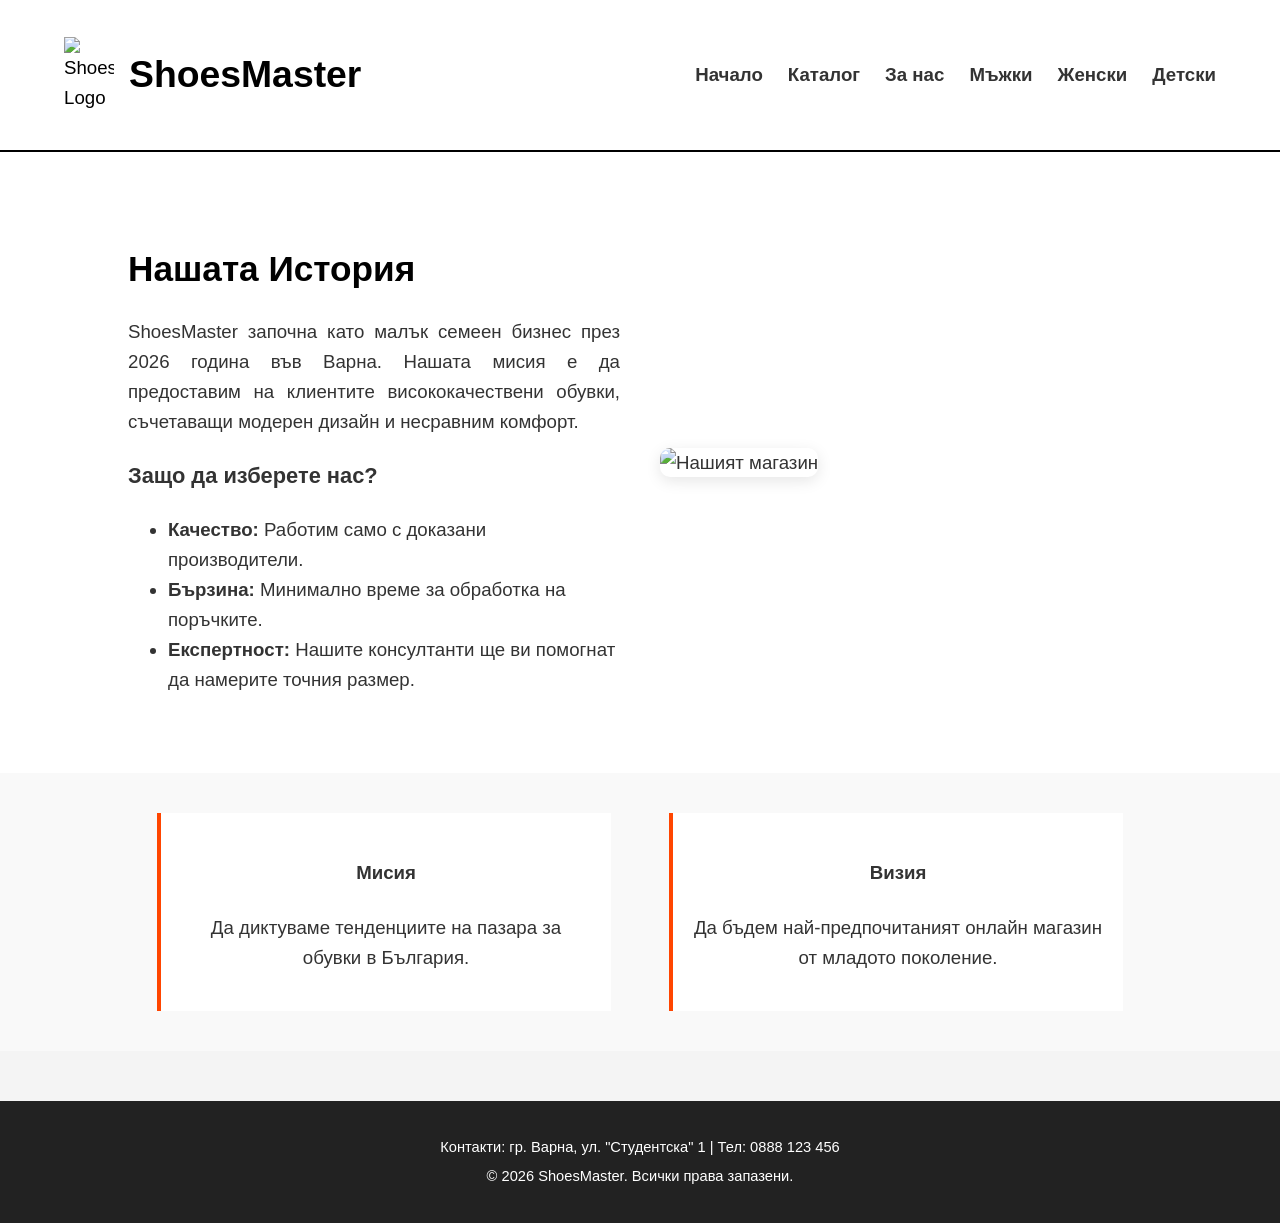
==== about.html @ f7cf3cf2 "init pages and styles" ====
<!DOCTYPE html>
<html lang="bg">
<head>
    <meta charset="UTF-8">
    <title>За нас - ShoesMaster</title>
    <link rel="stylesheet" href="style.css">
</head>
<body>

    <header>
        <div id="logo-container">
            <a href="index.html">
                <img src="logo.png" alt="ShoesMaster Logo" id="logo">
                <h1>ShoesMaster</h1>
            </a>
        </div>
        <nav>
            <ul>
                <li><a href="index.html">Начало</a></li>
                <li><a href="catalog.html">Каталог</a></li>
                <li><a href="about.html">За нас</a></li>
                <li><a href="male.html">Мъжки</a></li>
                <li><a href="female.html">Женски</a></li>
                <li><a href="child.html">Детски</a></li>
            </ul>
        </nav>
    </header>

    <main>
        <section class="about-section">
            <div class="about-text">
                <h2>Нашата История</h2>
                <p>ShoesMaster започна като малък семеен бизнес през 2026 година във Варна. Нашата мисия е да предоставим на клиентите висококачествени обувки, съчетаващи модерен дизайн и несравним комфорт.</p>
                
                <h3>Защо да изберете нас?</h3>
                <ul>
                    <li><strong>Качество:</strong> Работим само с доказани производители.</li>
                    <li><strong>Бързина:</strong> Минимално време за обработка на поръчките.</li>
                    <li><strong>Експертност:</strong> Нашите консултанти ще ви помогнат да намерите точния размер.</li>
                </ul>
            </div>
            <div class="about-image">
                <img src="store-front.jpg" alt="Нашият магазин">
            </div>
        </section>

        <section class="values">
            <div class="value-box">
                <h4>Мисия</h4>
                <p>Да диктуваме тенденциите на пазара за обувки в България.</p>
            </div>
            <div class="value-box">
                <h4>Визия</h4>
                <p>Да бъдем най-предпочитаният онлайн магазин от младото поколение.</p>
            </div>
        </section>
    </main>

    <footer>
        <div class="footer-info">
            <p>Контакти: гр. Варна, ул. "Студентска" 1 | Тел: 0888 123 456</p>
            <p>&copy; 2026 ShoesMaster. Всички права запазени.</p>
        </div>
    </footer>

</body>
</html>
---- style.css ----
/* Общи настройки според изискванията */
body {
    font-family:
        "Segoe UI", Tahoma, Geneva, Verdana, sans-serif; /* Системни шрифтове */
    font-size: 14pt; /* В горната граница на изискването 10-14pt */
    line-height: 1.6;
    margin: 0;
    padding: 0;
    color: #333;
    background-color: #f4f4f4;
}

/* Header и Навигация */
header {
    background-color: #ffffff;
    padding: 20px 5%;
    display: flex;
    justify-content: space-between;
    align-items: center;
    box-shadow: 0 2px 10px rgba(0, 0, 0, 0.1);
    border-bottom: 2px solid #000;
}

#logo-container a {
    text-decoration: none;
    color: #000;
    display: flex;
    align-items: center;
}

#logo {
    width: 50px; /* Логото е задължително */
    margin-right: 15px;
}

nav ul {
    list-style: none; /* Списъци според заданието */
    display: flex;
    margin: 0;
    padding: 0;
}

nav ul li {
    margin-left: 25px;
}

nav ul li a {
    text-decoration: none;
    color: #333;
    font-weight: bold;
    transition: color 0.3s;
}

nav ul li a:hover {
    color: #ff4500; /* Ефект при посочване */
}

/* Hero Банер */
#hero-banner {
    background:
        linear-gradient(rgba(0, 0, 0, 0.5), rgba(0, 0, 0, 0.5)),
        url("shoes-hero.jpg") no-repeat center center/cover;
    height: 400px;
    display: flex;
    flex-direction: column;
    justify-content: center;
    align-items: center;
    color: #fff;
    text-align: center;
}

#hero-banner h2 {
    font-size: 3rem;
    margin-bottom: 10px;
}

button {
    background-color: #ff4500;
    color: white;
    border: none;
    padding: 12px 25px;
    font-size: 1.2rem;
    cursor: pointer;
    border-radius: 5px;
    transition: transform 0.2s;
}

button:hover {
    transform: scale(1.05);
}

/* Продуктова секция */
.products {
    display: flex;
    justify-content: space-around;
    padding: 50px 5%;
    flex-wrap: wrap;
}

.product-card {
    background: #fff;
    padding: 20px;
    margin: 15px;
    width: 250px;
    border: 1px solid #ddd;
    text-align: center;
    transition: box-shadow 0.3s;
}

.product-card:hover {
    box-shadow: 0 5px 15px rgba(0, 0, 0, 0.2);
}

.product-card img {
    max-width: 100%;
    height: auto;
}

/* Footer */
footer {
    background-color: #222;
    color: #fff;
    text-align: center;
    padding: 30px 0;
    margin-top: 50px;
}

.footer-info p {
    margin: 5px 0;
    font-size: 11pt;
}

#clock {
    font-weight: bold;
    color: #ff4500;
    margin-top: 10px;
}

/* Специфични стилове за каталога */
.catalog-header {
    text-align: center;
    padding: 40px 0;
    background-color: #fff;
    margin-bottom: 20px;
}

.product-grid {
    display: grid;
    grid-template-columns: repeat(auto-fit, minmax(250px, 1fr));
    gap: 30px;
    padding: 20px 5%;
}

.product-card {
    background: #fff;
    border: 1px solid #eee;
    padding: 15px;
    border-radius: 8px;
    text-align: center;
    transition:
        transform 0.3s,
        box-shadow 0.3s;
}

.product-card:hover {
    transform: translateY(-5px);
    box-shadow: 0 10px 20px rgba(0, 0, 0, 0.1);
}

.product-card img {
    width: 100%;
    height: 200px;
    object-fit: contain; /* Запазва пропорциите на обувката */
    margin-bottom: 15px;
}

.product-card h3 {
    font-size: 1.2rem;
    margin: 10px 0;
}

.category {
    color: #888;
    font-size: 0.9rem;
    margin-bottom: 10px;
}

.price {
    font-weight: bold;
    color: #ff4500;
    font-size: 1.1rem;
    margin-bottom: 15px;
}

.buy-btn {
    display: inline-block;
    background-color: #000;
    color: #fff;
    padding: 10px 20px;
    text-decoration: none;
    border-radius: 4px;
    font-size: 0.9rem;
}

.buy-btn:hover {
    background-color: #333;
}

/* Стил за активната страница в менюто */
nav ul li a.active {
    border-bottom: 2px solid #ff4500;
}

/* Специфични стилове за За нас */
.about-section {
    display: flex;
    align-items: center;
    padding: 60px 10%;
    background-color: #fff;
    gap: 40px;
}

.about-text {
    flex: 1;
}

.about-text h2 {
    font-size: 2.2rem;
    color: #000;
    margin-bottom: 20px;
}

.about-text p {
    text-align: justify; /* Подравняване според добрите практики */
    margin-bottom: 15px;
}

.about-image {
    flex: 1;
}

.about-image img {
    width: 100%;
    border-radius: 10px;
    box-shadow: 0 4px 15px rgba(0, 0, 0, 0.1);
}

.values {
    display: flex;
    justify-content: space-around;
    padding: 40px 10%;
    background-color: #f9f9f9;
}

.value-box {
    text-align: center;
    width: 40%;
    padding: 20px;
    border-left: 4px solid #ff4500;
    background: #fff;
}

/* Банер за категория */
.mens-banner {
    background:
        linear-gradient(rgba(0, 0, 0, 0.6), rgba(0, 0, 0, 0.6)),
        url("mens-bg.jpg");
    background-size: cover;
    color: white;
    text-align: center;
    padding: 60px 0;
}

/* Филтър лента */
.filter-bar {
    padding: 20px 5%;
    background: #ececec;
    border-bottom: 1px solid #ddd;
    display: flex;
    align-items: center;
    gap: 10px;
    font-size: 11pt; /* Според изискванията 10-14pt [cite: 118] */
}

/* Бадж за нови продукти */
.badge {
    background-color: #ff4500;
    color: white;
    padding: 5px 10px;
    font-size: 10pt;
    position: absolute;
    border-radius: 3px;
}

/* Специфичен банер за жени */
.womens-banner {
    background:
        linear-gradient(rgba(0, 0, 0, 0.4), rgba(0, 0, 0, 0.4)),
        url("womens-bg.jpg");
    background-size: cover;
    background-position: center;
    color: white;
    text-align: center;
    padding: 60px 0;
}

/* Стил за стара цена */
.old-price {
    text-decoration: line-through;
    color: #888;
    font-size: 0.9rem;
    margin-right: 5px;
}

.badge.promo {
    background-color: #e74c3c; /* Червено за промоция */
}

/* Банер за детска секция */
.kids-banner {
    background:
        linear-gradient(rgba(0, 0, 0, 0.3), rgba(0, 0, 0, 0.3)),
        url("kids-bg.jpg");
    background-size: cover;
    background-position: center;
    color: white;
    text-align: center;
    padding: 60px 0;
}

/* Специфичен бадж за децата */
.badge.kids {
    background-color: #3498db; /* Синьо */
}

/* Стил за бутона за наличност */
.stock-info {
    text-align: center;
    padding: 20px;
    background-color: #fff;
    margin: 10px 5%;
    border: 2px dashed #3498db;
}

.stock-info button {
    background-color: #3498db;
    font-size: 11pt; /* Спазване на размера на шрифта [cite: 118] */
}
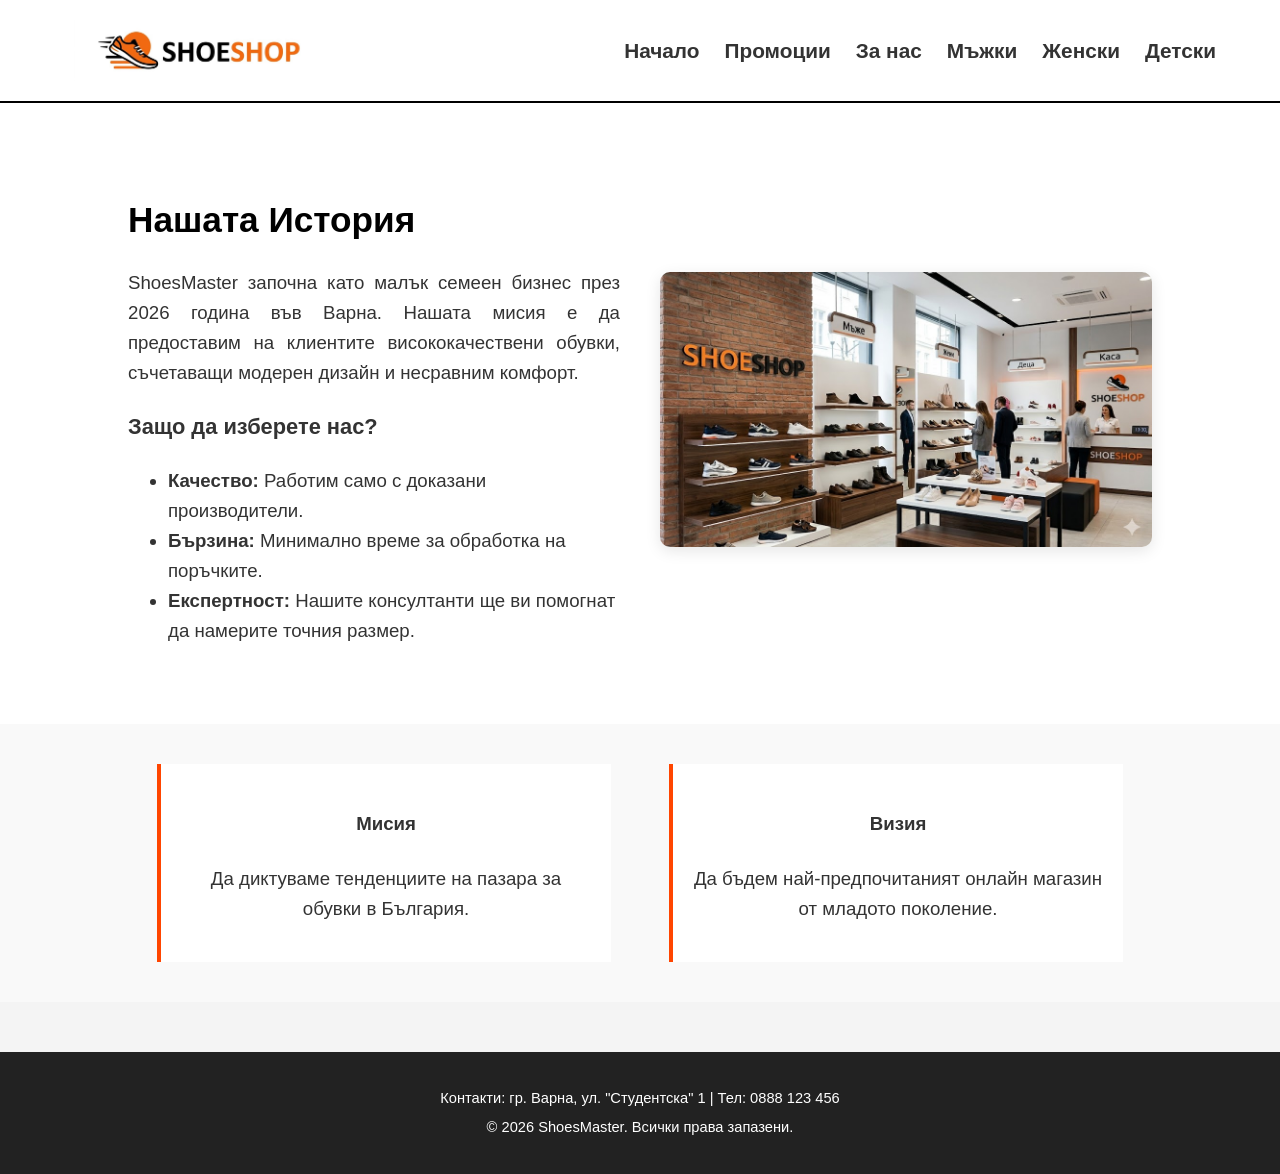
==== commit 17255c6f: "add shoe photos, fix navigation, fix logo and fix styling" ====
--- a/about.html
+++ b/about.html
@@ -10,14 +10,13 @@
     <header>
         <div id="logo-container">
             <a href="index.html">
-                <img src="logo.png" alt="ShoesMaster Logo" id="logo">
-                <h1>ShoesMaster</h1>
+                <img src="/photos/7cda6384-ac8b-479b-a0a7-8f8cac891851.jpg" alt="shoeshop лого" id="logo">
             </a>
         </div>
         <nav>
             <ul>
                 <li><a href="index.html">Начало</a></li>
-                <li><a href="catalog.html">Каталог</a></li>
+                <li><a href="promotions.html">Промоции</a></li>
                 <li><a href="about.html">За нас</a></li>
                 <li><a href="male.html">Мъжки</a></li>
                 <li><a href="female.html">Женски</a></li>
@@ -40,7 +39,7 @@
                 </ul>
             </div>
             <div class="about-image">
-                <img src="store-front.jpg" alt="Нашият магазин">
+                <img src="./photos/6bc33512-2a21-44e2-b880-7413362a718c.jfif" alt="Нашият магазин">
             </div>
         </section>
 
--- a/style.css
+++ b/style.css
@@ -13,8 +13,8 @@
 /* Header и Навигация */
 header {
     background-color: #ffffff;
-    padding: 20px 5%;
-    display: flex;
+    display: flex;
+    padding: 10px 5%;
     justify-content: space-between;
     align-items: center;
     box-shadow: 0 2px 10px rgba(0, 0, 0, 0.1);
@@ -45,6 +45,7 @@
 }
 
 nav ul li a {
+    font-size: 1.3rem;
     text-decoration: none;
     color: #333;
     font-weight: bold;
@@ -346,3 +347,23 @@
     background-color: #3498db;
     font-size: 11pt; /* Спазване на размера на шрифта [cite: 118] */
 }
+
+#logo-container {
+    display: flex;
+    align-items: center;
+    padding: 10px;
+}
+
+#logo {
+    /* Регулирай тези стойности, за да постигнеш желания размер */
+    width: 250px;
+    height: auto; /* Запазва пропорциите на изображението */
+
+    /* Допълнителна стилизация за модерна визия */
+    transition: transform 0.3s ease; /* Плавно уголемяване */
+    cursor: pointer;
+}
+
+#logo:hover {
+    transform: scale(1.1); /* Увеличава логото с 10% при посочване */
+}
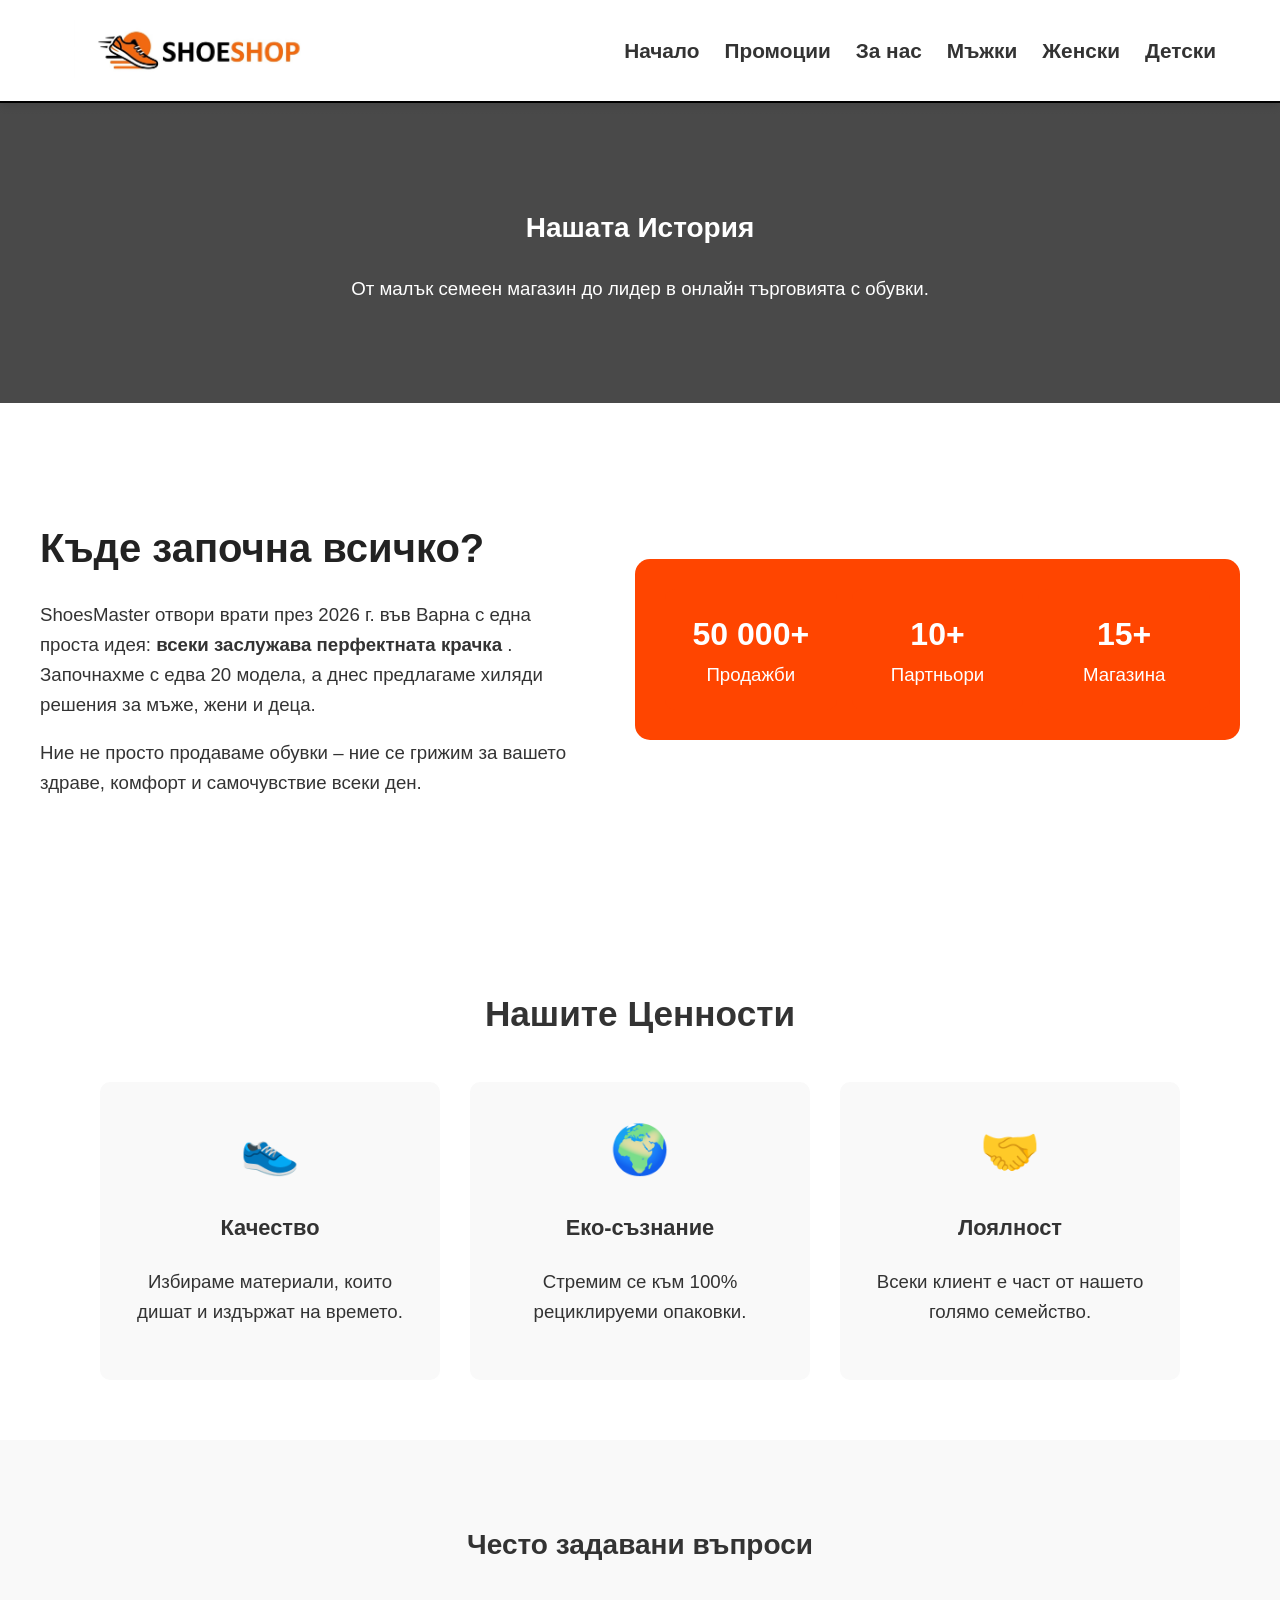
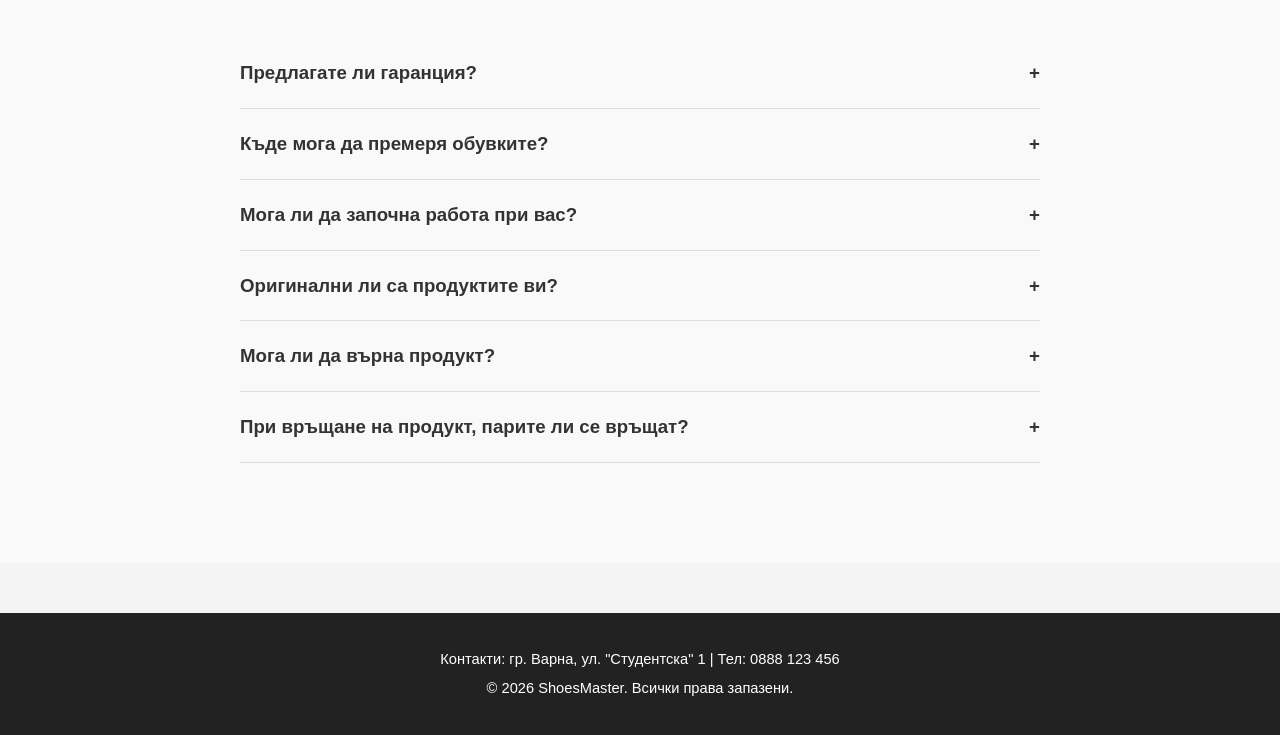
==== commit b41ce11f: "fix styling, make everything responsive" ====
--- a/about.html
+++ b/about.html
@@ -1,66 +1,200 @@
-<!DOCTYPE html>
+<!doctype html>
 <html lang="bg">
-<head>
-    <meta charset="UTF-8">
-    <title>За нас - ShoesMaster</title>
-    <link rel="stylesheet" href="style.css">
-</head>
-<body>
-
-    <header>
-        <div id="logo-container">
-            <a href="index.html">
-                <img src="/photos/7cda6384-ac8b-479b-a0a7-8f8cac891851.jpg" alt="shoeshop лого" id="logo">
-            </a>
-        </div>
-        <nav>
-            <ul>
-                <li><a href="index.html">Начало</a></li>
-                <li><a href="promotions.html">Промоции</a></li>
-                <li><a href="about.html">За нас</a></li>
-                <li><a href="male.html">Мъжки</a></li>
-                <li><a href="female.html">Женски</a></li>
-                <li><a href="child.html">Детски</a></li>
-            </ul>
-        </nav>
-    </header>
-
-    <main>
-        <section class="about-section">
-            <div class="about-text">
-                <h2>Нашата История</h2>
-                <p>ShoesMaster започна като малък семеен бизнес през 2026 година във Варна. Нашата мисия е да предоставим на клиентите висококачествени обувки, съчетаващи модерен дизайн и несравним комфорт.</p>
-                
-                <h3>Защо да изберете нас?</h3>
-                <ul>
-                    <li><strong>Качество:</strong> Работим само с доказани производители.</li>
-                    <li><strong>Бързина:</strong> Минимално време за обработка на поръчките.</li>
-                    <li><strong>Експертност:</strong> Нашите консултанти ще ви помогнат да намерите точния размер.</li>
+    <head>
+        <meta charset="UTF-8" />
+        <meta name="viewport" content="width=device-width, initial-scale=1.0" />
+        <title>За нас - ShoesMaster</title>
+        <link rel="stylesheet" href="style.css" />
+    </head>
+    <body>
+        <header>
+            <div id="logo-container">
+                <a href="index.html">
+                    <img
+                        src="/photos/7cda6384-ac8b-479b-a0a7-8f8cac891851.jpg"
+                        alt="shoeshop лого"
+                        id="logo"
+                    />
+                </a>
+            </div>
+            <nav>
+                <div id="menu-icon" onclick="toggleMenu()">☰</div>
+
+                <ul id="nav-links">
+                    <li><a href="index.html">Начало</a></li>
+                    <li><a href="promotions.html">Промоции</a></li>
+                    <li><a href="about.html">За нас</a></li>
+                    <li><a href="male.html">Мъжки</a></li>
+                    <li><a href="female.html">Женски</a></li>
+                    <li><a href="child.html">Детски</a></li>
                 </ul>
+            </nav>
+        </header>
+
+        <main>
+            <section class="about-hero">
+                <div class="hero-content">
+                    <h1>Нашата История</h1>
+                    <p>
+                        От малък семеен магазин до лидер в онлайн търговията с
+                        обувки.
+                    </p>
+                </div>
+            </section>
+
+            <section class="about-detailed">
+                <div class="container">
+                    <div class="about-grid">
+                        <div class="text-block animate-left">
+                            <h2>Къде започна всичко?</h2>
+                            <p>
+                                ShoesMaster отвори врати през 2026 г. във Варна
+                                с една проста идея:
+                                <strong>
+                                    всеки заслужава перфектната крачка
+                                </strong>
+                                . Започнахме с едва 20 модела, а днес предлагаме
+                                хиляди решения за мъже, жени и деца.
+                            </p>
+                            <p>
+                                Ние не просто продаваме обувки – ние се грижим
+                                за вашето здраве, комфорт и самочувствие всеки
+                                ден.
+                            </p>
+                        </div>
+                        <div class="stats-grid">
+                            <div class="stat-item">
+                                <span class="stat-number">50 000+</span>
+                                <span class="stat-label">Продажби</span>
+                            </div>
+                            <div class="stat-item">
+                                <span class="stat-number">10+</span>
+                                <span class="stat-label">Партньори</span>
+                            </div>
+                            <div class="stat-item">
+                                <span class="stat-number">15+</span>
+                                <span class="stat-label">Магазина</span>
+                            </div>
+                        </div>
+                    </div>
+                </div>
+            </section>
+
+            <section class="values-modern">
+                <h2 class="section-title">Нашите Ценности</h2>
+                <div class="values-grid">
+                    <div class="value-card">
+                        <div class="icon">👟</div>
+                        <h3>Качество</h3>
+                        <p>
+                            Избираме материали, които дишат и издържат на
+                            времето.
+                        </p>
+                    </div>
+                    <div class="value-card">
+                        <div class="icon">🌍</div>
+                        <h3>Еко-съзнание</h3>
+                        <p>Стремим се към 100% рециклируеми опаковки.</p>
+                    </div>
+                    <div class="value-card">
+                        <div class="icon">🤝</div>
+                        <h3>Лоялност</h3>
+                        <p>Всеки клиент е част от нашето голямо семейство.</p>
+                    </div>
+                </div>
+            </section>
+
+            <section class="faq">
+                <h2>Често задавани въпроси</h2>
+                <div class="accordion">
+                    <div class="accordion-item" onclick="toggleAccordion(this)">
+                        <div class="accordion-header">
+                            Предлагате ли гаранция?
+                            <span>+</span>
+                        </div>
+                        <div class="accordion-body">
+                            Да, всички наши модели имат 30-дневна гаранция за
+                            качество.
+                        </div>
+                    </div>
+                    <div class="accordion-item" onclick="toggleAccordion(this)">
+                        <div class="accordion-header">
+                            Къде мога да премеря обувките?
+                            <span>+</span>
+                        </div>
+                        <div class="accordion-body">
+                            Можете да посетите нашите магазини във Варна, София,
+                            Пловдив, Плевен, Стара Загора и Русе.
+                        </div>
+                    </div>
+                    <div class="accordion-item" onclick="toggleAccordion(this)">
+                        <div class="accordion-header">
+                            Мога ли да започна работа при вас?
+                            <span>+</span>
+                        </div>
+                        <div class="accordion-body">
+                            Можете да кандидатствате чрез сайта на Jobs.bg за
+                            някоя от нашите позиции.
+                        </div>
+                    </div>
+                    <div class="accordion-item" onclick="toggleAccordion(this)">
+                        <div class="accordion-header">
+                            Оригинални ли са продуктите ви?
+                            <span>+</span>
+                        </div>
+                        <div class="accordion-body">
+                            Разбира се! Нашата стока е закупена директно от
+                            производители на водещите марки по света.
+                        </div>
+                    </div>
+                    <div class="accordion-item" onclick="toggleAccordion(this)">
+                        <div class="accordion-header">
+                            Мога ли да върна продукт?
+                            <span>+</span>
+                        </div>
+                        <div class="accordion-body">
+                            Разбира се! Можете да върнете продукт в рамките на
+                            30 дни след покупка, ако е с оригинална опаковка.
+                        </div>
+                    </div>
+                    <div class="accordion-item" onclick="toggleAccordion(this)">
+                        <div class="accordion-header">
+                            При връщане на продукт, парите ли се връщат?
+                            <span>+</span>
+                        </div>
+                        <div class="accordion-body">
+                            Да, при връщане на продукт, парите ще бъдат
+                            възстановени по банков път.
+                        </div>
+                    </div>
+                </div>
+            </section>
+        </main>
+
+        <footer>
+            <div class="footer-info">
+                <p>
+                    Контакти: гр. Варна, ул. "Студентска" 1 | Тел: 0888 123 456
+                </p>
+                <p>&copy; 2026 ShoesMaster. Всички права запазени.</p>
             </div>
-            <div class="about-image">
-                <img src="./photos/6bc33512-2a21-44e2-b880-7413362a718c.jfif" alt="Нашият магазин">
-            </div>
-        </section>
-
-        <section class="values">
-            <div class="value-box">
-                <h4>Мисия</h4>
-                <p>Да диктуваме тенденциите на пазара за обувки в България.</p>
-            </div>
-            <div class="value-box">
-                <h4>Визия</h4>
-                <p>Да бъдем най-предпочитаният онлайн магазин от младото поколение.</p>
-            </div>
-        </section>
-    </main>
-
-    <footer>
-        <div class="footer-info">
-            <p>Контакти: гр. Варна, ул. "Студентска" 1 | Тел: 0888 123 456</p>
-            <p>&copy; 2026 ShoesMaster. Всички права запазени.</p>
-        </div>
-    </footer>
-
-</body>
-</html>+        </footer>
+        <script>
+            function toggleAccordion(element) {
+                element.classList.toggle("active");
+                const span = element.querySelector("span");
+                span.innerText = element.classList.contains("active")
+                    ? "-"
+                    : "+";
+            }
+            function toggleMenu() {
+                var x = document.getElementById("nav-links");
+                if (x.className === "") {
+                    x.className = "active";
+                } else {
+                    x.className = "";
+                }
+            }
+        </script>
+    </body>
+</html>
--- a/style.css
+++ b/style.css
@@ -146,8 +146,9 @@
 }
 
 .product-grid {
-    display: grid;
-    grid-template-columns: repeat(auto-fit, minmax(250px, 1fr));
+    display: flex;
+    flex-wrap: wrap;
+    justify-content: center;
     gap: 30px;
     padding: 20px 5%;
 }
@@ -212,53 +213,103 @@
     border-bottom: 2px solid #ff4500;
 }
 
-/* Специфични стилове за За нас */
-.about-section {
-    display: flex;
-    align-items: center;
-    padding: 60px 10%;
-    background-color: #fff;
-    gap: 40px;
-}
-
-.about-text {
-    flex: 1;
-}
-
-.about-text h2 {
-    font-size: 2.2rem;
-    color: #000;
-    margin-bottom: 20px;
-}
-
-.about-text p {
-    text-align: justify; /* Подравняване според добрите практики */
+/* Hero Секция */
+.about-hero {
+    background:
+        linear-gradient(rgba(0, 0, 0, 0.7), rgba(0, 0, 0, 0.7)),
+        url("about-bg.jpg") center/cover;
+    height: 300px;
+    display: flex;
+    justify-content: center;
+    align-items: center;
+    color: white;
+    text-align: center;
+}
+
+/* Статистика */
+.stats-grid {
+    display: grid;
+    grid-template-columns: repeat(auto-fit, minmax(100px, 1fr));
+    gap: 20px;
+    background: #ff4500;
+    padding: 30px;
+    border-radius: 15px;
+    color: white;
+}
+
+.stat-number {
+    display: block;
+    font-size: 2rem;
+    font-weight: bold;
+}
+
+/* Карти с ценности - Интерактивни */
+.values-modern {
+    padding: 60px 5%;
+    background: #fff;
+    text-align: center;
+}
+
+.values-grid {
+    display: flex;
+    flex-wrap: wrap;
+    justify-content: center;
+    gap: 30px;
+}
+
+.value-card {
+    background: #f9f9f9;
+    padding: 30px;
+    width: 280px;
+    border-radius: 10px;
+    transition: all 0.3s ease;
+    border-bottom: 4px solid transparent;
+}
+
+.value-card:hover {
+    transform: translateY(-10px);
+    border-color: #ff4500;
+    box-shadow: 0 10px 20px rgba(0, 0, 0, 0.1);
+}
+
+.value-card .icon {
+    font-size: 3rem;
     margin-bottom: 15px;
 }
 
-.about-image {
-    flex: 1;
-}
-
-.about-image img {
-    width: 100%;
-    border-radius: 10px;
-    box-shadow: 0 4px 15px rgba(0, 0, 0, 0.1);
-}
-
-.values {
-    display: flex;
-    justify-content: space-around;
-    padding: 40px 10%;
-    background-color: #f9f9f9;
-}
-
-.value-box {
-    text-align: center;
-    width: 40%;
-    padding: 20px;
-    border-left: 4px solid #ff4500;
-    background: #fff;
+/* Accordion */
+.accordion {
+    max-width: 800px;
+    margin: 0 auto;
+    padding: 40px 20px;
+}
+
+.accordion-item {
+    border-bottom: 1px solid #ddd;
+    cursor: pointer;
+}
+
+.accordion-header {
+    padding: 20px 0;
+    font-weight: bold;
+    display: flex;
+    justify-content: space-between;
+}
+
+.accordion-body {
+    max-height: 0;
+    overflow: hidden;
+    transition: max-height 0.3s ease-out;
+    color: #666;
+}
+
+.active .accordion-body {
+    max-height: 100px;
+    padding-bottom: 20px;
+}
+.accordion-item.active .accordion-body {
+    max-height: 200px; /* Стойност, по-голяма от съдържанието */
+    padding: 15px;
 }
 
 /* Банер за категория */
@@ -367,3 +418,157 @@
 #logo:hover {
     transform: scale(1.1); /* Увеличава логото с 10% при посочване */
 }
+
+/* 1. Скриваме иконата на десктоп */
+#menu-icon {
+    display: none;
+    font-size: 30px;
+    cursor: pointer;
+    color: #ff4500; /* Нашият акцентен цвят */
+    padding: 10px;
+}
+
+/* 2. Настройки за мобилни устройства (под 1100px) */
+@media screen and (max-width: 1100px) {
+    #menu-icon {
+        display: block; /* Показваме иконата */
+    }
+
+    #nav-links {
+        display: none; /* Скриваме списъка */
+        flex-direction: column;
+        width: 100%;
+        background-color: #fff;
+        position: absolute;
+        top: 80px;
+        left: 0;
+        border-bottom: 2px solid #ff4500;
+    }
+
+    /* Класът, който JS ще добави при цъкане */
+    #nav-links.active {
+        display: flex;
+    }
+
+    .about-text,
+    .about-image {
+        width: 100%;
+        min-width: 0; /* Махаме ограничението от 300px за малки екрани */
+    }
+}
+@keyframes fadeIn {
+    from {
+        opacity: 0;
+        transform: translateY(10px);
+    }
+    to {
+        opacity: 1;
+        transform: translateY(0);
+    }
+}
+
+/* Нови контейнери и подредба */
+.container {
+    max-width: 1200px;
+    margin: 0 auto;
+    padding: 0 20px;
+}
+
+.about-detailed {
+    padding: 80px 0;
+    background-color: #fff;
+}
+
+.about-grid {
+    display: flex;
+    flex-wrap: wrap;
+    align-items: center;
+    gap: 50px;
+}
+
+.text-block {
+    flex: 1;
+    min-width: 300px;
+}
+
+.text-block h2 {
+    font-size: 2.5rem;
+    margin-bottom: 20px;
+    color: #222;
+}
+
+/* Специфично за статистиката, за да не се разпада */
+.stats-grid {
+    flex: 1;
+    min-width: 300px;
+    display: grid;
+    grid-template-columns: repeat(3, 1fr);
+    gap: 15px;
+    text-align: center;
+}
+
+.stat-item {
+    background: #ff4500;
+    padding: 20px 10px;
+    border-radius: 10px;
+    color: white;
+}
+
+/* Заглавие на секциите */
+.section-title {
+    font-size: 2.2rem;
+    margin-bottom: 40px;
+    text-align: center;
+}
+
+/* FAQ Секция */
+.faq {
+    padding: 60px 0;
+    background: #f9f9f9;
+}
+
+.faq h2 {
+    text-align: center;
+    margin-bottom: 30px;
+}
+
+/* Анимации */
+.animate-left {
+    animation: slideInLeft 1s ease-out;
+}
+
+@keyframes slideInLeft {
+    from {
+        opacity: 0;
+        transform: translateX(-50px);
+    }
+    to {
+        opacity: 1;
+        transform: translateX(0);
+    }
+}
+
+@media screen and (max-width: 1100px) {
+    .about-grid {
+        flex-direction: column;
+        text-align: center;
+    }
+
+    .stats-grid {
+        width: 90%;
+        grid-template-columns: 1fr; /* Статистиката става вертикална на малки екрани */
+    }
+
+    .values-grid {
+        flex-direction: column;
+        align-items: center;
+    }
+
+    .value-card {
+        width: 90%;
+    }
+
+    .about-hero {
+        height: 200px;
+    }
+}
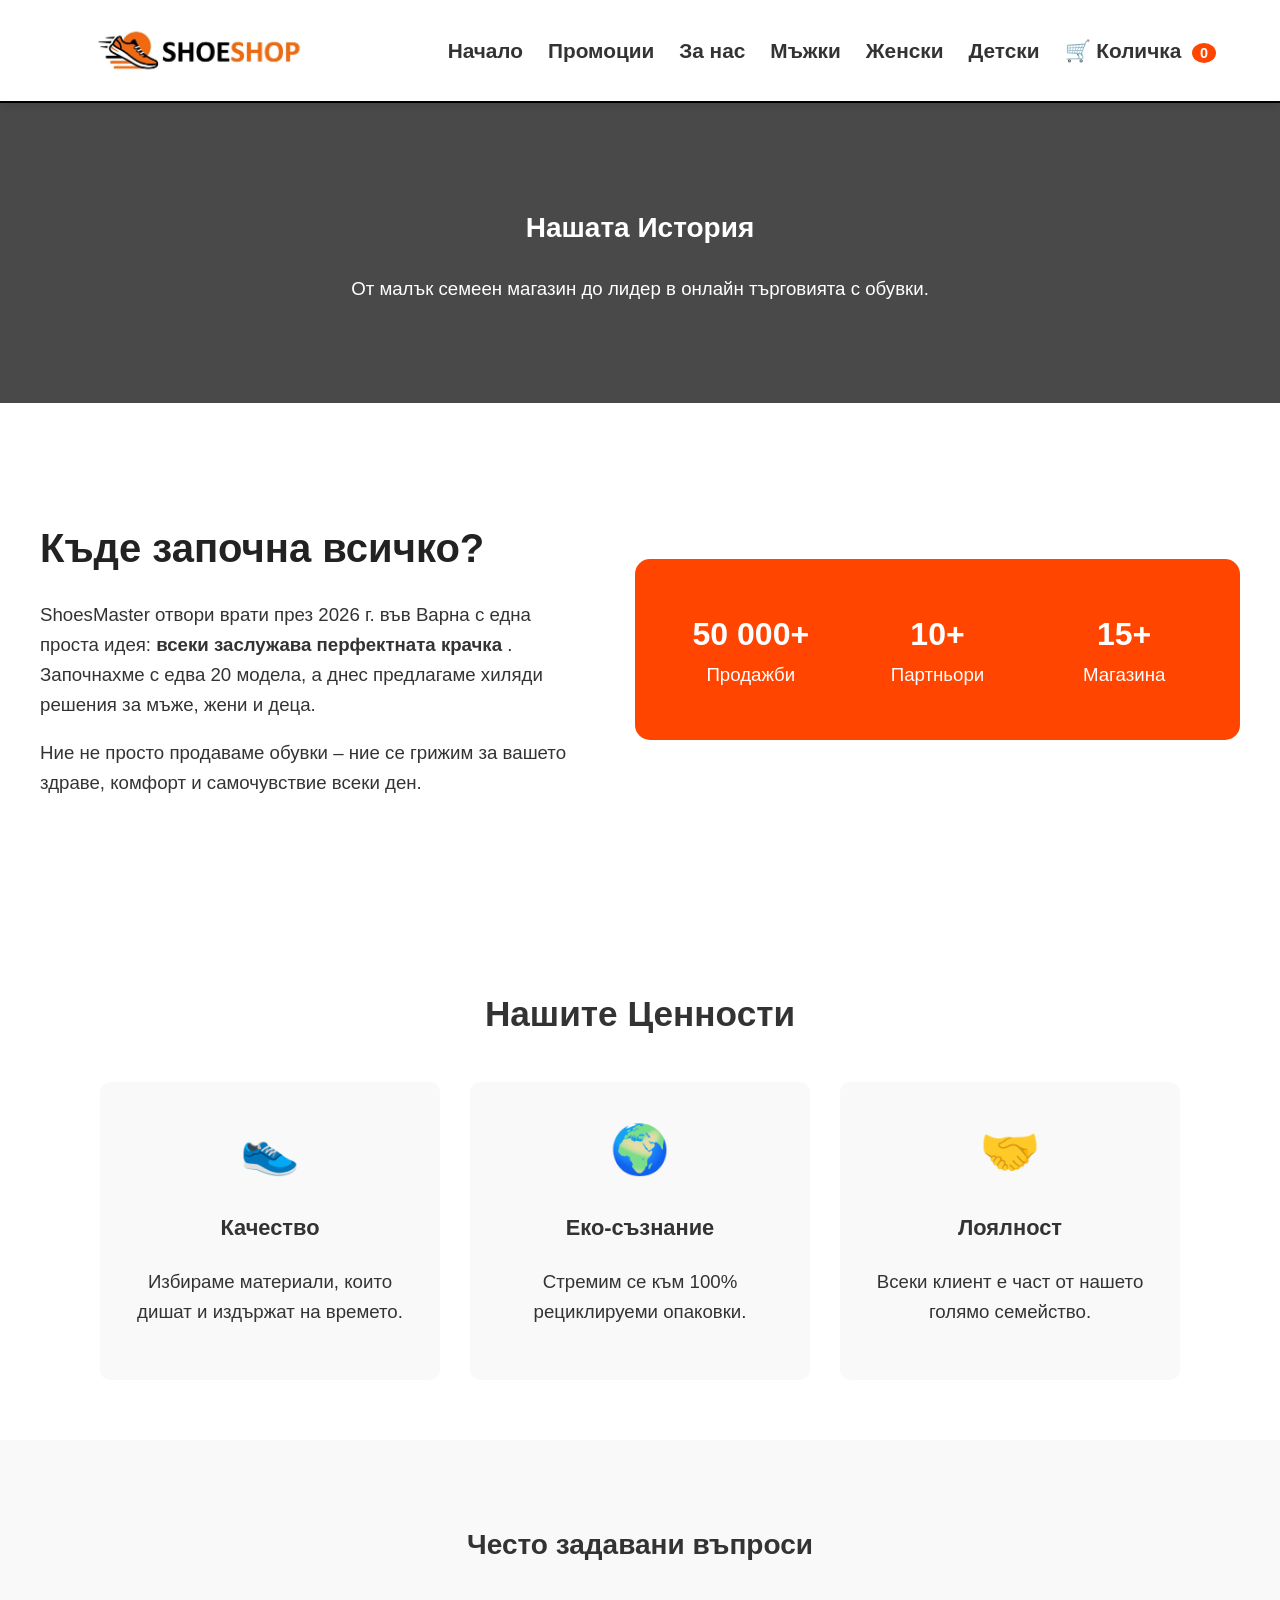
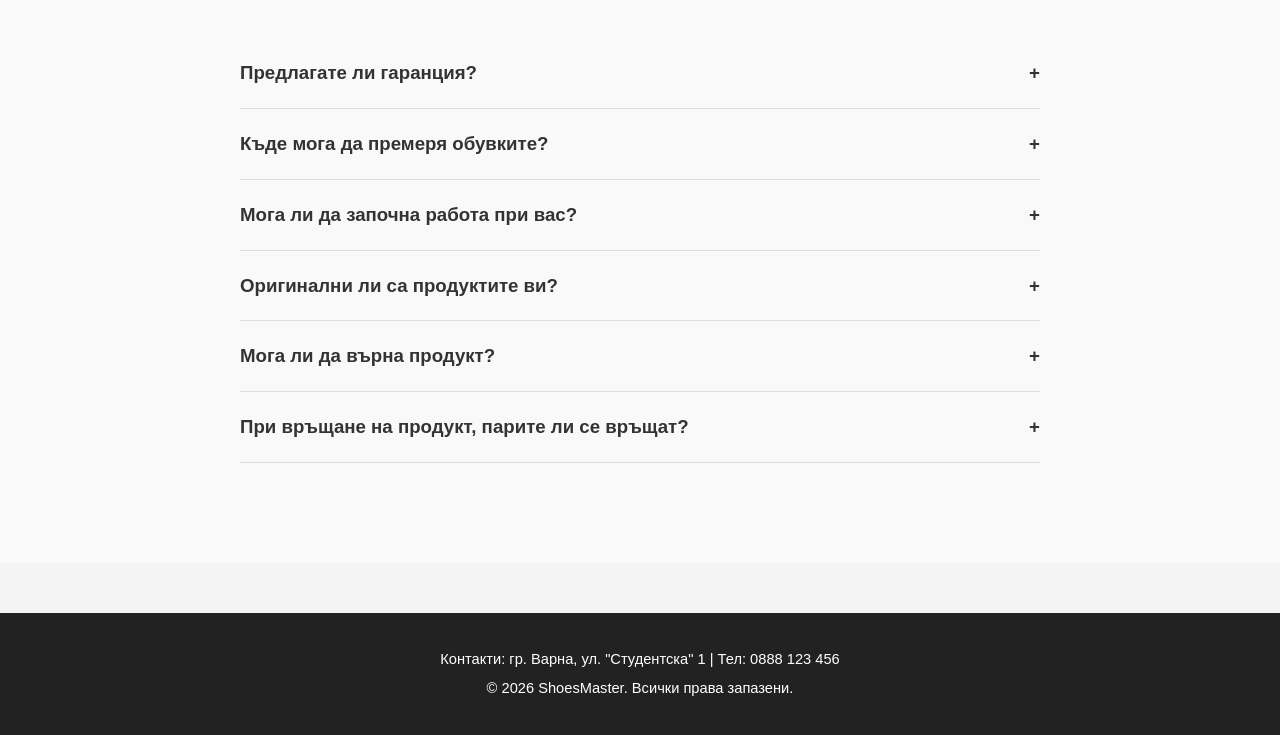
==== commit f852a1e6: "design change" ====
--- a/about.html
+++ b/about.html
@@ -27,6 +27,12 @@
                     <li><a href="male.html">Мъжки</a></li>
                     <li><a href="female.html">Женски</a></li>
                     <li><a href="child.html">Детски</a></li>
+                    <li>
+                        <a href="cart.html">
+                            🛒 Количка
+                            <span id="cart-count" class="cart-count">0</span>
+                        </a>
+                    </li>
                 </ul>
             </nav>
         </header>
@@ -195,6 +201,27 @@
                     x.className = "";
                 }
             }
+            function addToCart(name, price, imgUrl) {
+                let cart =
+                    JSON.parse(localStorage.getItem("shoeshop_cart")) || [];
+                cart.push({ name: name, price: price, imgUrl: imgUrl });
+                localStorage.setItem("shoeshop_cart", JSON.stringify(cart));
+                updateCartCount();
+                alert(`Успешно добавихте "${name}" в количката!`);
+            }
+
+            // Обновяване на брояча в менюто
+            function updateCartCount() {
+                let cart =
+                    JSON.parse(localStorage.getItem("shoeshop_cart")) || [];
+                let countSpan = document.getElementById("cart-count");
+                if (countSpan) {
+                    countSpan.innerText = cart.length;
+                }
+            }
+
+            // Стартираме проверката при зареждане
+            document.addEventListener("DOMContentLoaded", updateCartCount);
         </script>
     </body>
 </html>
--- a/style.css
+++ b/style.css
@@ -202,6 +202,9 @@
     text-decoration: none;
     border-radius: 4px;
     font-size: 0.9rem;
+    border: none;
+    cursor: pointer;
+    font-family: inherit;
 }
 
 .buy-btn:hover {
@@ -572,3 +575,174 @@
         height: 200px;
     }
 }
+/* --- СТИЛОВЕ ЗА КОЛИЧКАТА --- */
+.cart-count {
+    background: #ff4500;
+    color: white;
+    padding: 2px 8px;
+    border-radius: 50%;
+    font-size: 0.9rem;
+    margin-left: 5px;
+    font-weight: bold;
+}
+
+.cart-container {
+    max-width: 800px;
+    margin: 50px auto;
+    padding: 30px;
+    background: #fff;
+    border-radius: 15px;
+    box-shadow: 0 10px 30px rgba(0, 0, 0, 0.05);
+}
+
+.cart-item {
+    display: flex;
+    align-items: center;
+    justify-content: space-between;
+    padding: 15px;
+    border-bottom: 1px solid #eee;
+    animation: fadeIn 0.5s;
+}
+
+.cart-item img {
+    width: 80px;
+    height: 80px;
+    object-fit: contain;
+    border-radius: 8px;
+}
+
+.cart-item-details {
+    flex: 1;
+    margin-left: 20px;
+}
+
+.remove-btn {
+    background: #e74c3c;
+    color: white;
+    border: none;
+    padding: 10px 15px;
+    border-radius: 8px;
+    cursor: pointer;
+    font-weight: bold;
+    transition: 0.3s;
+}
+
+.remove-btn:hover {
+    background: #c0392b;
+}
+
+.cart-summary {
+    text-align: right;
+    margin-top: 30px;
+    padding-top: 20px;
+    border-top: 2px dashed #ddd;
+}
+/* --- СЛАЙДЕР СТИЛОВЕ --- */
+.slider-container {
+    position: relative;
+    max-width: 100%;
+    height: 400px;
+    margin: auto;
+    overflow: hidden;
+}
+
+.slide {
+    display: none;
+    height: 100%;
+    flex-direction: column;
+    justify-content: center;
+    align-items: center;
+    text-align: center;
+    color: white;
+    /* По подразбиране вземаме стария банер за първия слайд */
+    background:
+        linear-gradient(rgba(0, 0, 0, 0.5), rgba(0, 0, 0, 0.5)),
+        url("shoes-hero.jpg") no-repeat center center/cover;
+}
+
+.slide-content h2 {
+    font-size: 3rem;
+    margin-bottom: 10px;
+    text-shadow: 2px 2px 4px rgba(0, 0, 0, 0.5);
+}
+.slide-content p {
+    font-size: 1.2rem;
+    margin-bottom: 20px;
+    text-shadow: 1px 1px 2px rgba(0, 0, 0, 0.5);
+}
+
+/* Бутони Напред/Назад */
+.prev,
+.next {
+    cursor: pointer;
+    position: absolute;
+    top: 50%;
+    width: auto;
+    padding: 16px;
+    margin-top: -22px;
+    color: white;
+    font-weight: bold;
+    font-size: 24px;
+    transition: 0.6s ease;
+    border-radius: 0 3px 3px 0;
+    user-select: none;
+    background-color: rgba(0, 0, 0, 0.3);
+}
+
+.next {
+    right: 0;
+    border-radius: 3px 0 0 3px;
+}
+.prev:hover,
+.next:hover {
+    background-color: #ff4500;
+}
+
+/* Индикатори (Точки) */
+.slider-dots {
+    position: absolute;
+    bottom: 20px;
+    width: 100%;
+    text-align: center;
+}
+
+.dot {
+    cursor: pointer;
+    height: 12px;
+    width: 12px;
+    margin: 0 5px;
+    background-color: rgba(255, 255, 255, 0.5);
+    border-radius: 50%;
+    display: inline-block;
+    transition: background-color 0.6s ease;
+}
+
+.active,
+.dot:hover {
+    background-color: #ff4500;
+}
+
+/* Анимация за плавно преливане */
+.fade {
+    animation-name: fadeAnim;
+    animation-duration: 1.5s;
+}
+
+@keyframes fadeAnim {
+    from {
+        opacity: 0.4;
+    }
+    to {
+        opacity: 1;
+    }
+}
+
+/* Респонсив за слайдера */
+@media screen and (max-width: 600px) {
+    .slide-content h2 {
+        font-size: 2rem;
+    }
+    .slider-container {
+        height: 300px;
+    }
+}
